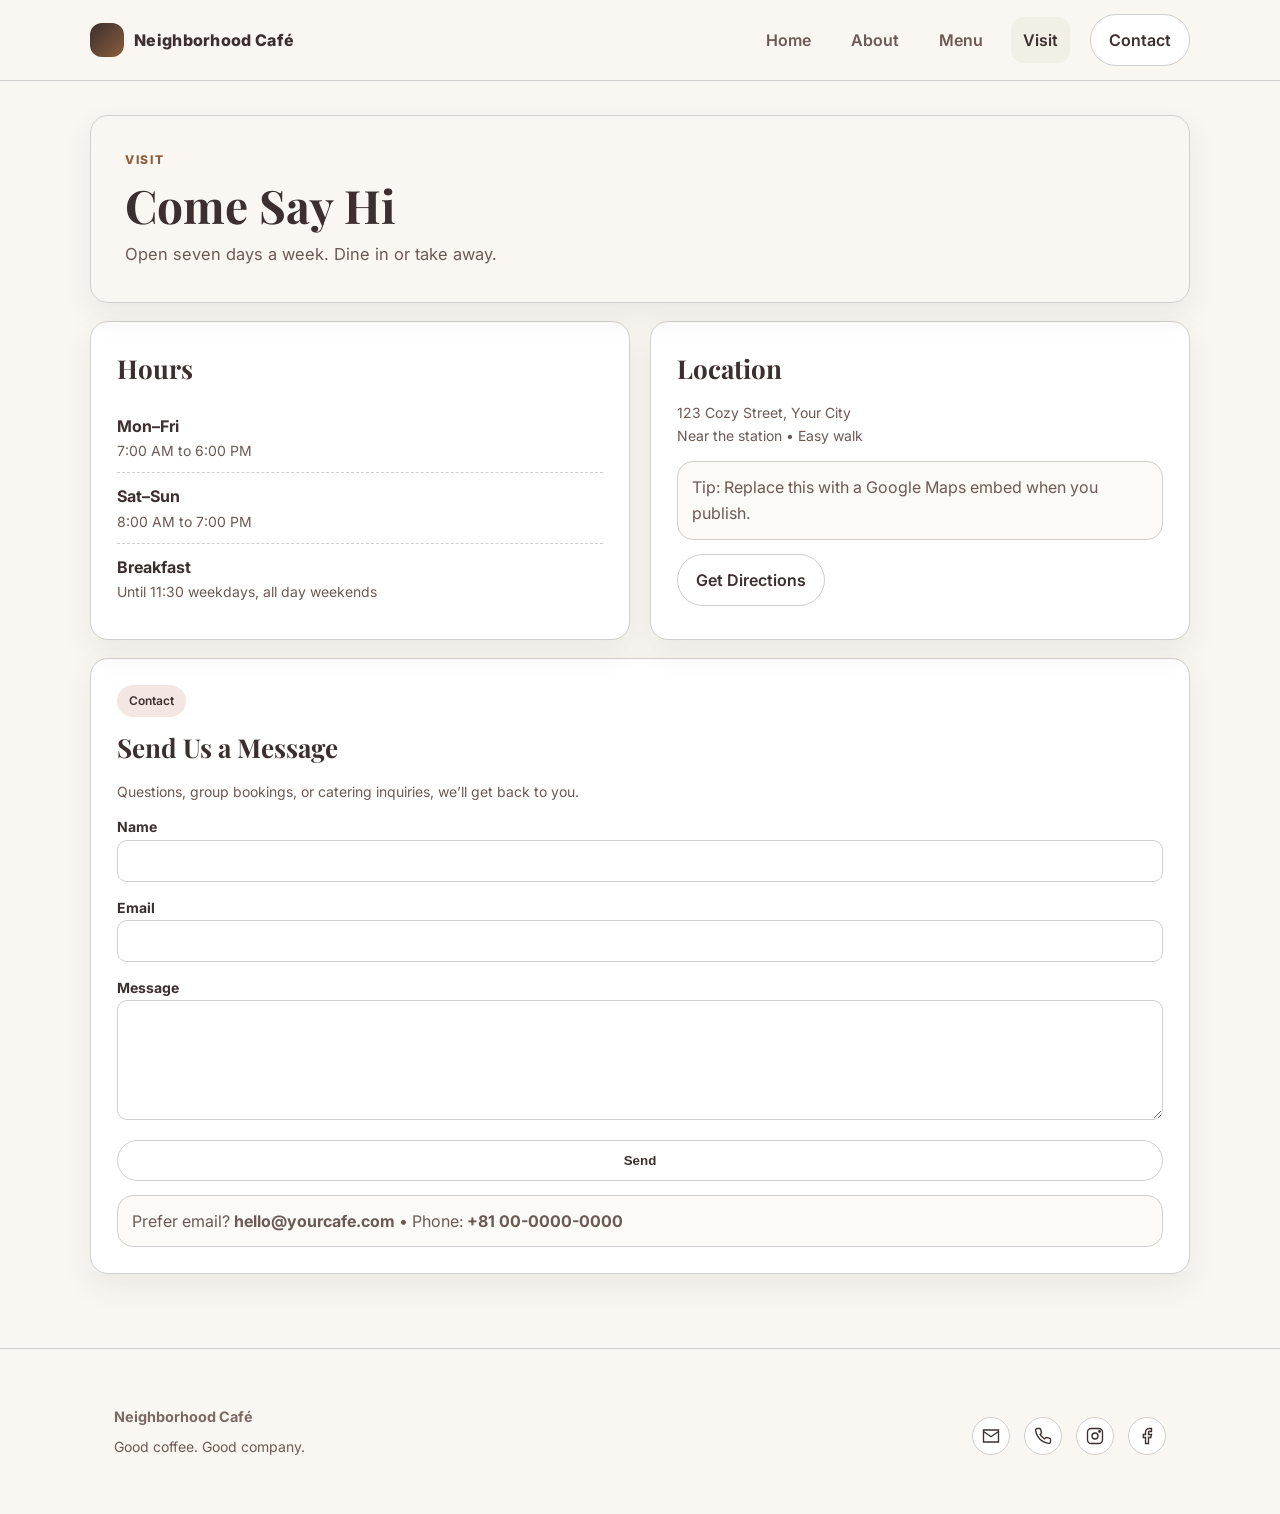
==== docs/visit.html @ 465c6af9 "first commit" ====
<!DOCTYPE html>
<html lang="en">
  <head>
    <meta charset="utf-8" />
    <meta name="viewport" content="width=device-width,initial-scale=1" />
    <title>Neighborhood Café | Visit</title>
    <meta name="description" content="Hours, location, and contact." />
    <link rel="stylesheet" href="styles.css" />
  </head>
  <body>
    <header class="nav">
      <div class="container nav-inner">
        <a class="brand" href="index.html">
          <span class="brand-badge"></span>
          <span>Neighborhood Café</span>
        </a>

        <div class="nav-right">
          <!-- Desktop navigation -->
          <nav class="nav-links" aria-label="Primary">
            <a href="index.html">Home</a>
            <a href="about.html">About</a>
            <a href="menu.html">Menu</a>
            <a href="visit.html" class="active">Visit</a>
          </nav>

          <!-- Desktop CTA -->
          <div class="nav-cta">
            <a class="btn primary" href="visit.html#contact">Contact</a>
          </div>

          <!-- Hamburger -->
          <button
            class="hamburger"
            aria-label="Toggle menu"
            aria-expanded="false"
          >
            <span></span>
            <span></span>
            <span></span>
          </button>
        </div>
      </div>

      <!-- Mobile menu (NEW) -->
      <nav class="mobile-menu">
        <a href="index.html">Home</a>
        <a href="about.html">About</a>
        <a href="menu.html">Menu</a>
        <a href="visit.html">Visit</a>
        <a class="btn primary" href="visit.html#contact">Contact</a>
      </nav>
    </header>

    <main class="section">
      <div class="container">
        <div class="hero-card">
          <div class="kicker">Visit</div>
          <h1>Come Say Hi</h1>
          <p class="lead">Open seven days a week. Dine in or take away.</p>
        </div>

        <div class="grid-2" style="margin-top: 18px">
          <div class="card">
            <h2>Hours</h2>
            <ul class="list">
              <li>
                <strong>Mon–Fri</strong>
                <div class="small">7:00 AM to 6:00 PM</div>
              </li>
              <li>
                <strong>Sat–Sun</strong>
                <div class="small">8:00 AM to 7:00 PM</div>
              </li>
              <li>
                <strong>Breakfast</strong>
                <div class="small">Until 11:30 weekdays, all day weekends</div>
              </li>
            </ul>
          </div>

          <div class="card">
            <h2>Location</h2>
            <p class="small">123 Cozy Street, Your City</p>
            <p class="small">Near the station • Easy walk</p>
            <div class="note">
              Tip: Replace this with a Google Maps embed when you publish.
            </div>
            <p style="margin-top: 14px">
              <a
                class="btn primary"
                href="#"
                onclick="alert('Add your Google Maps link here!')"
                >Get Directions</a
              >
            </p>
          </div>
        </div>

        <div class="card" id="contact" style="margin-top: 18px">
          <div class="badge">Contact</div>
          <h2 style="margin-top: 10px">Send Us a Message</h2>
          <p class="small">
            Questions, group bookings, or catering inquiries, we’ll get back to
            you.
          </p>

          <!-- Netlify Form -->
          <form name="contact" method="POST" data-netlify="true">
            <input type="hidden" name="form-name" value="contact" />

            <div>
              <label for="name">Name</label>
              <input id="name" name="name" type="text" required />
            </div>

            <div>
              <label for="email">Email</label>
              <input id="email" name="email" type="email" required />
            </div>

            <div>
              <label for="message">Message</label>
              <textarea id="message" name="message" required></textarea>
            </div>

            <button class="btn primary" type="submit">Send</button>
          </form>

          <div class="note">
            Prefer email? <strong>hello@yourcafe.com</strong> • Phone:
            <strong>+81 00-0000-0000</strong>
          </div>
        </div>
      </div>
    </main>

    <footer class="footer">
      <div class="container footer-flex">
        <div class="footer-grid1">
          <strong>Neighborhood Café</strong>
          <div class="small">Good coffee. Good company.</div>
        </div>
        <div class="footer-grid2">
          <div class="footer-icons">
            <a href="mailto:hello@yourcafe.com" aria-label="Email">
              <!-- Email -->
              <svg viewBox="0 0 24 24">
                <path d="M2 4h20v16H2z" fill="none" />
                <path d="M2 6l10 7L22 6" />
              </svg>
            </a>

            <a href="tel:+1234567890" aria-label="Telephone">
              <!-- Phone -->
              <svg viewBox="0 0 24 24">
                <path
                  d="M22 16.92v3a2 2 0 0 1-2.18 2
      19.8 19.8 0 0 1-8.63-3.07
      19.5 19.5 0 0 1-6-6
      19.8 19.8 0 0 1-3.07-8.67
      A2 2 0 0 1 4.11 2h3
      a2 2 0 0 1 2 1.72
      12.8 12.8 0 0 0 .7 2.81
      a2 2 0 0 1-.45 2.11L8.09 9.91
      a16 16 0 0 0 6 6l1.27-1.27
      a2 2 0 0 1 2.11-.45
      12.8 12.8 0 0 0 2.81.7
      A2 2 0 0 1 22 16.92z"
                />
              </svg>
            </a>

            <a href="#" aria-label="Instagram">
              <!-- Instagram -->
              <svg viewBox="0 0 24 24">
                <rect x="2" y="2" width="20" height="20" rx="5" ry="5" />
                <circle cx="12" cy="12" r="4" />
                <circle cx="18" cy="6" r="1" />
              </svg>
            </a>

            <a href="#" aria-label="Facebook">
              <!-- Facebook -->
              <svg viewBox="0 0 24 24">
                <path
                  d="M18 2h-3a5 5 0 0 0-5 5v3H7v4h3v8h4v-8h3l1-4h-4V7
      a1 1 0 0 1 1-1h3z"
                />
              </svg>
            </a>
          </div>
        </div>
      </div>
    </footer>

    <script src="script.js"></script>
  </body>
</html>
---- docs/styles.css ----
@import url("https://fonts.googleapis.com/css2?family=Playfair+Display:wght@500;700&family=Inter:wght@300;400;500;600;700&display=swap");

:root {
  --espresso: #3b2f2f;
  --saddle: #8b5e3c;
  --tan: #d2b48c;
  --cream: #faf7f2;
  --moccasin: #ffe4b5;
  --silver: #cfcfcf;
  --soft-pink: #f3e6e3;

  /* mapped tokens used by the site */
  --bg: var(--cream);
  --card: #ffffff;
  --text: var(--espresso);
  --muted: #6b5a54;
  --line: var(--silver);
  --brand: var(--espresso);
  --accent: var(--saddle);
  --shadow: 0 12px 30px rgba(59, 47, 47, 0.08);
  --radius: 18px;
}

* {
  box-sizing: border-box;
}
html,
body {
  margin: 0;
  padding: 0;
}
body {
  font-family: "Inter", sans-serif;
  background: var(--bg);
  color: var(--text);
  line-height: 1.65;
}
h1,
h2,
h3 {
  font-family: "Playfair Display", serif;
  color: var(--espresso);
}

a {
  color: inherit;
  text-decoration: none;
}
a:hover {
  opacity: 0.9;
}

.container {
  width: min(1100px, 92vw);
  margin: 0 auto;
}
.nav {
  position: sticky;
  top: 0;
  z-index: 50;
  background: rgba(250, 247, 242, 0.92);
  backdrop-filter: blur(10px);
  border-bottom: 1px solid var(--line);
}
.nav-inner {
  display: flex;
  align-items: center;
  justify-content: space-between;
  padding: 14px 0;
}
.brand {
  display: flex;
  gap: 10px;
  align-items: center;
  font-weight: 800;
  letter-spacing: 0.3px;
}
.brand-badge {
  width: 34px;
  height: 34px;
  border-radius: 12px;
  background: linear-gradient(135deg, var(--espresso), var(--saddle));
}
.nav-links {
  display: flex;
  gap: 16px;
  align-items: center;
  font-weight: 600;
}
.nav-links a {
  padding: 10px 12px;
  border-radius: 12px;
  color: var(--muted);
}
.nav-links a.active {
  color: var(--text);
  background: #f2efe7;
}
.nav-cta {
  display: flex;
  gap: 10px;
  align-items: center;
}
.btn {
  display: inline-flex;
  align-items: center;
  justify-content: center;
  padding: 12px 18px;
  border-radius: 999px;
  border: 1px solid var(--silver);
  background: #ffffff;
  font-weight: 600;
  color: var(--espresso);
}
.btn.link {
  background: transparent;
  box-shadow: none;
  border: 1px solid transparent;
  color: var(--muted);
}

.hero {
  padding: 64px 0 22px;
}
.hero-grid {
  display: grid;
  grid-template-columns: 1.25fr 0.75fr;
  gap: 28px;
  align-items: stretch;
}
.hero-card {
  position: relative;
  background: linear-gradient(
      rgba(250, 247, 242, 0.92),
      rgba(250, 247, 242, 0.92)
    ),
    url("https://images.unsplash.com/photo-1509042239860-f550ce710b93");
  background-size: cover;
  background-position: center;
  border: 1px solid var(--line);
  border-radius: var(--radius);
  box-shadow: var(--shadow);
  padding: 34px;
}
.kicker {
  color: var(--accent);
  font-weight: 800;
  letter-spacing: 0.14em;
  font-size: 12px;
  text-transform: uppercase;
}
h1 {
  margin: 10px 0 10px;
  font-size: clamp(32px, 4vw, 46px);
  line-height: 1.1;
}
.lead {
  color: var(--muted);
  margin: 0 0 18px;
  font-size: 16.5px;
}
.hero-actions {
  display: flex;
  gap: 12px;
  flex-wrap: wrap;
}

.side-card {
  display: flex;
  flex-direction: column;
  justify-content: center;
  gap: 14px;
  padding: 26px;
}
.side-item {
  border: 1px solid var(--line);
  border-radius: 16px;
  padding: 14px 14px;
  background: #fbfaf7;
}
.side-item strong {
  display: block;
}
.side-item span {
  color: var(--muted);
  font-size: 14px;
}

.section {
  padding: 34px 0;
}
.section h2 {
  margin: 0 0 10px;
  font-size: 26px;
}
.section p {
  margin: 0;
  color: var(--muted);
}
.grid-2 {
  display: grid;
  grid-template-columns: 1fr 1fr;
  gap: 20px;
  margin-top: 18px;
}
/* MENU GRID (photo-top cards like About) */
.menu-grid {
  display: grid;
  grid-template-columns: repeat(2, 1fr);
  gap: 22px;
  margin-top: 18px;
}

.menu-card.full {
  grid-column: 1 / -1;
}

.menu-image {
  height: 170px;
  border-radius: 14px;
  margin-bottom: 14px;
  background-size: cover;
  background-position: center;
}

/* Mobile */
@media (max-width: 880px) {
  .menu-grid {
    grid-template-columns: 1fr;
  }
}

/* MENU IMAGE HOOKS (swap these file names with yours) */
.img-menu-classics {
  background-image: url("assets/menu-classics.jpg");
}
.img-menu-signature {
  background-image: url("assets/menu-signature.jpg");
}
.img-menu-drip {
  background-image: url("assets/menu-drip.jpg");
}
.img-menu-pastries {
  background-image: url("assets/menu-pastries.jpg");
}
.img-menu-breakfast {
  background-image: url("assets/menu-breakfast.jpg");
}
.img-menu-bowls {
  background-image: url("assets/menu-bowls.jpg");
}
.img-menu-lunch {
  background-image: url("assets/menu-lunch.jpg");
}
.img-menu-salads {
  background-image: url("assets/menu-salads.jpg");
}
.img-menu-treats {
  background-image: url("assets/menu-treats.jpg");
}
.img-menu-tea {
  background-image: url("assets/menu-tea.jpg");
}
.img-menu-drinks {
  background-image: url("assets/menu-drinks.jpg");
}
.img-menu-kids {
  background-image: url("assets/menu-kids.jpg");
}
/* ABOUT STORY GRID */
.story-grid {
  display: grid;
  grid-template-columns: repeat(2, 1fr);
  gap: 22px;
}

.story-card.full {
  grid-column: 1 / -1;
}
.story-image {
  height: 350px;
  border-radius: 14px;
  margin-bottom: 16px;
  background-size: cover;
  background-position: bottom;
}

.img-story {
  background-image: url("assets/our-story.jpg");
}

.img-philosophy {
  background-image: url("assets/behind-the-pour.jpg");
}

.img-coffee {
  background-image: url("assets/more-than-coffee.jpg");
}

.img-community {
  background-image: url("assets/our-community.jpg");
}

.img-forward {
  background-image: url("assets/looking-forward.jpg");
}

.img-craft {
  background-image: url("assets/our-craft.jpg");
}

/* Mobile */
@media (max-width: 880px) {
  .story-grid {
    grid-template-columns: 1fr;
  }
}
/* VISIT SECTION – 3 CARD LAYOUT */
.visit-grid {
  display: grid;
  grid-template-columns: repeat(3, 1fr);
  gap: 20px;
  margin-top: 18px;
}

.visit-card {
  background: #fbfaf7;
  border: 1px solid var(--line);
  border-radius: 16px;
  padding: 22px;
}

.split-card {
  display: grid;
  grid-template-columns: repeat(2, 1fr);
  text-align: center;
  vertical-align: middle;
  gap: 5px;
}

.split-card .weekends {
  border: 0.5px solid var(--espresso);
  border-radius: 1em;
  padding: 0;
}
.split-card .weekdays {
  border: 0.5px solid var(--espresso);
  border-radius: 1em;
  padding: 0;
}

.visit-card h3 {
  margin-bottom: 10px;
}

.visit-card .muted {
  color: var(--muted);
  font-size: 13.5px;
}

/* Mobile */
@media (max-width: 880px) {
  .visit-grid {
    grid-template-columns: 1fr;
  }
}
.card {
  background: #ffffff;
  border: 1px solid var(--silver);
  border-radius: var(--radius);
  box-shadow: var(--shadow);
  padding: 26px;
}
.card h3 {
  margin: 0 0 8px;
}
.small {
  font-size: 14px;
  color: var(--muted);
}
.list {
  margin: 12px 0 0;
  padding: 0;
  list-style: none;
}
.list li {
  padding: 10px 0;
  border-bottom: 1px dashed var(--line);
}
.list li:last-child {
  border-bottom: none;
}
.badge {
  display: inline-block;
  padding: 6px 12px;
  border-radius: 999px;
  background: var(--soft-pink);
  color: var(--espresso);
  font-weight: 600;
  font-size: 12px;
}
.split {
  display: flex;
  justify-content: space-between;
  gap: 12px;
  align-items: flex-start;
}
.split .price {
  color: var(--muted);
  font-weight: 700;
}

.note {
  margin-top: 14px;
  padding: 12px 14px;
  border-radius: 16px;
  border: 1px solid var(--line);
  background: #fbfaf7;
  color: var(--muted);
}

.footer {
  border-top: 1px solid var(--silver);
  margin-top: 40px;
  padding: 32px 0;
  justify-content: space-between;
  align-items: flex-start;
  font-size: 0.9rem;
  color: #7a6a63;
  background: linear-gradient(
    to bottom,
    rgba(250, 247, 242, 0.6),
    var(--cream)
  );
}
.footer-flex {
  display: flex;
  justify-content: space-between;
  align-items: flex-start;
  padding: 24px;
}
/* LEFT */
.footer-grid1 {
  text-align: left;
}

.footer-grid1 strong {
  display: block;
  margin-bottom: 6px;
}

.footer-icons {
  display: flex;
  gap: 14px;
  margin-top: 12px;
}

.footer-icons a {
  width: 38px;
  height: 38px;
  border-radius: 50%;
  border: 1px solid var(--line);
  display: inline-flex;
  align-items: center;
  justify-content: center;
  background: #ffffff;
  transition: all 0.25s ease;
}

.footer-icons svg {
  width: 18px;
  height: 18px;
  stroke: var(--espresso);
  fill: none;
  stroke-width: 1.8;
}

.footer-icons a:hover {
  background: var(--soft-pink);
  transform: translateY(-2px);
}

.footer a {
  color: var(--muted);
}
.footer a:hover {
  color: var(--text);
}

form {
  display: grid;
  gap: 12px;
  margin-top: 10px;
}
label {
  font-weight: 700;
  font-size: 14px;
}
input,
textarea {
  width: 100%;
  padding: 12px;
  border-radius: 10px;
  border: 1px solid var(--silver);
  font-family: "Inter", sans-serif;
  background: #ffffff;
}
textarea {
  min-height: 120px;
  resize: vertical;
}

.hamburger {
  display: none;
  background: none;
  border: none;
  cursor: pointer;
  padding: 6px;
  flex-direction: column;
  gap: 6px;
}

.hamburger span {
  width: 26px;
  height: 3px;
  background: var(--espresso);
  border-radius: 2px;
  transition: all 0.3s ease;
}

.mobile-menu {
  display: none;
  flex-direction: column;
  gap: 12px;
  padding: 16px;
  background: var(--cream);
  border-top: 1px solid var(--line);
}

.mobile-menu a {
  padding: 12px 14px;
  border-radius: 12px;
  font-weight: 600;
  color: var(--espresso);
  background: #ffffff;
  border: 1px solid var(--silver);
  text-align: center;
}

.hamburger[aria-expanded="true"] span:nth-child(1) {
  transform: translateY(9px) rotate(45deg);
}
.hamburger[aria-expanded="true"] span:nth-child(2) {
  opacity: 0;
}
.hamburger[aria-expanded="true"] span:nth-child(3) {
  transform: translateY(-9px) rotate(-45deg);
}

.nav-right {
  display: flex;
  align-items: center;
  gap: 20px;
}

@media (max-width: 880px) {
  .hero-grid {
    grid-template-columns: 1fr;
  }
  .grid-2 {
    grid-template-columns: 1fr;
  }
  .footer-flex {
    display: flex;
    align-content: center;
    text-align: center;
    flex-wrap: wrap;
  }
  .nav-links,
  .nav-cta {
    display: none;
  }
  .hamburger {
    display: flex;
  }
  .mobile-menu.open {
    display: flex;
  }
}
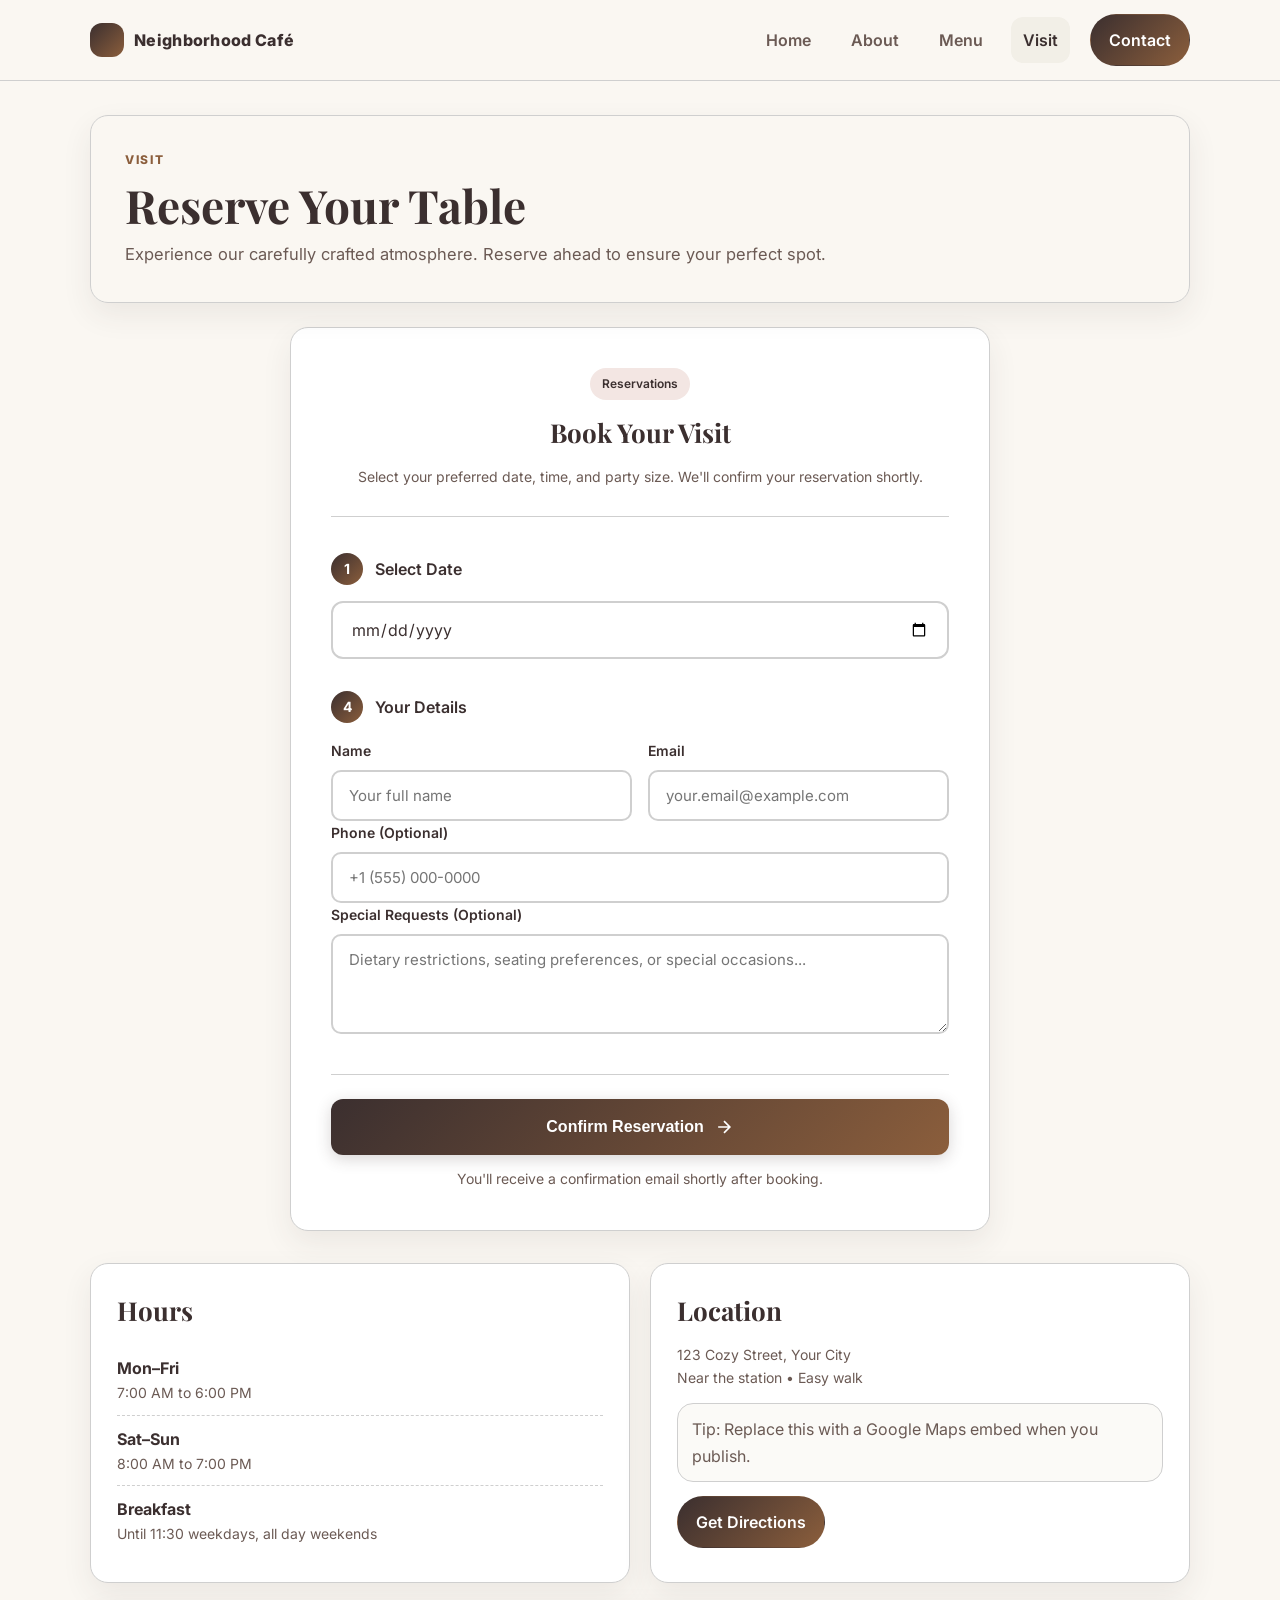
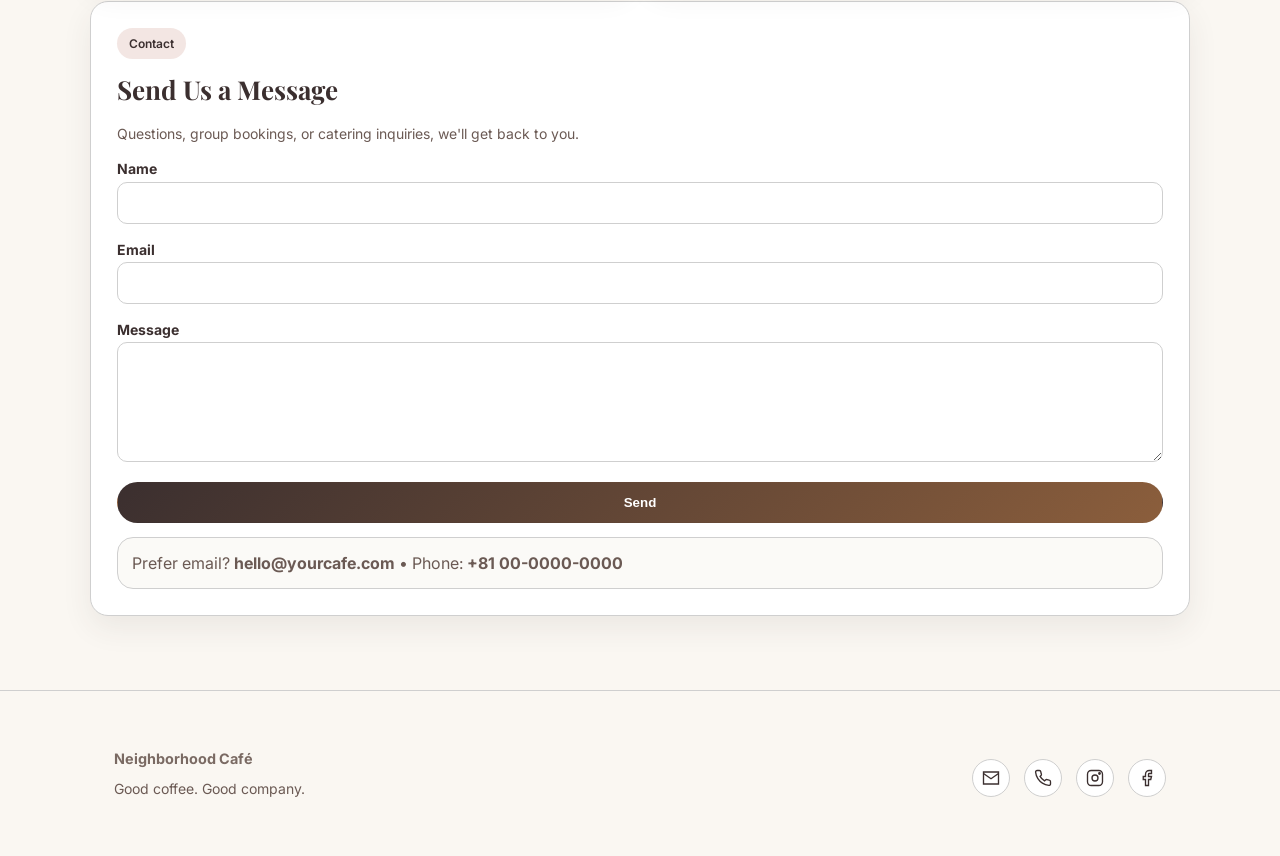
==== commit 505dc669: ""changes"" ====
--- a/docs/visit.html
+++ b/docs/visit.html
@@ -56,11 +56,165 @@
       <div class="container">
         <div class="hero-card">
           <div class="kicker">Visit</div>
-          <h1>Come Say Hi</h1>
-          <p class="lead">Open seven days a week. Dine in or take away.</p>
-        </div>
-
-        <div class="grid-2" style="margin-top: 18px">
+          <h1>Reserve Your Table</h1>
+          <p class="lead">Experience our carefully crafted atmosphere. Reserve ahead to ensure your perfect spot.</p>
+        </div>
+
+        <!-- Premium Reservation Section -->
+        <div class="reservation-card" id="reservation">
+          <div class="reservation-header">
+            <div class="badge">Reservations</div>
+            <h2 style="margin-top: 12px">Book Your Visit</h2>
+            <p class="small" style="margin-top: 8px">
+              Select your preferred date, time, and party size. We'll confirm your reservation shortly.
+            </p>
+          </div>
+
+          <form class="reservation-form" id="reservationForm" novalidate>
+            <!-- Step 1: Date Selection -->
+            <div class="reservation-step">
+              <label class="step-label" for="reservationDate">
+                <span class="step-number">1</span>
+                Select Date
+              </label>
+              <div class="date-picker-wrapper">
+                <input 
+                  type="date" 
+                  id="reservationDate" 
+                  name="date" 
+                  class="date-input"
+                  required
+                  min=""
+                />
+                <div class="date-status" id="dateStatus"></div>
+              </div>
+            </div>
+
+            <!-- Step 2: Time Selection -->
+            <div class="reservation-step" id="timeStep" style="display: none;">
+              <label class="step-label" for="reservationTime">
+                <span class="step-number">2</span>
+                Select Time
+              </label>
+              <div class="time-slots" id="timeSlots">
+                <!-- Time slots will be generated by JavaScript -->
+              </div>
+            </div>
+
+            <!-- Step 3: Guest Count -->
+            <div class="reservation-step" id="guestsStep" style="display: none;">
+              <label class="step-label" for="guestCount">
+                <span class="step-number">3</span>
+                Number of Guests
+              </label>
+              <div class="guest-selector">
+                <button 
+                  type="button" 
+                  class="guest-btn" 
+                  id="decreaseGuests"
+                  aria-label="Decrease guests"
+                >−</button>
+                <input 
+                  type="number" 
+                  id="guestCount" 
+                  name="guests" 
+                  class="guest-input"
+                  value="2"
+                  min="1"
+                  max="8"
+                  required
+                  readonly
+                />
+                <button 
+                  type="button" 
+                  class="guest-btn" 
+                  id="increaseGuests"
+                  aria-label="Increase guests"
+                >+</button>
+              </div>
+              <p class="small muted" style="margin-top: 8px">
+                For parties larger than 8, please <a href="#contact">contact us</a> directly.
+              </p>
+            </div>
+
+            <!-- Step 4: Contact Info & Submit -->
+            <div class="reservation-step" id="contactStep" style="display: none;">
+              <label class="step-label">
+                <span class="step-number">4</span>
+                Your Details
+              </label>
+              <div class="form-row">
+                <div class="form-group">
+                  <label for="reservationName">Name</label>
+                  <input 
+                    type="text" 
+                    id="reservationName" 
+                    name="name" 
+                    required
+                    placeholder="Your full name"
+                  />
+                </div>
+                <div class="form-group">
+                  <label for="reservationEmail">Email</label>
+                  <input 
+                    type="email" 
+                    id="reservationEmail" 
+                    name="email" 
+                    required
+                    placeholder="your.email@example.com"
+                  />
+                </div>
+              </div>
+              <div class="form-group">
+                <label for="reservationPhone">Phone (Optional)</label>
+                <input 
+                  type="tel" 
+                  id="reservationPhone" 
+                  name="phone"
+                  placeholder="+1 (555) 000-0000"
+                />
+              </div>
+              <div class="form-group">
+                <label for="reservationNotes">Special Requests (Optional)</label>
+                <textarea 
+                  id="reservationNotes" 
+                  name="notes"
+                  rows="3"
+                  placeholder="Dietary restrictions, seating preferences, or special occasions..."
+                ></textarea>
+              </div>
+            </div>
+
+            <!-- Submit Button -->
+            <div class="reservation-actions" id="submitSection" style="display: none;">
+              <button type="submit" class="btn btn-reservation">
+                <span>Confirm Reservation</span>
+                <svg width="20" height="20" viewBox="0 0 24 24" fill="none" stroke="currentColor" stroke-width="2">
+                  <path d="M5 12h14M12 5l7 7-7 7"/>
+                </svg>
+              </button>
+              <p class="small muted" style="margin-top: 12px; text-align: center;">
+                You'll receive a confirmation email shortly after booking.
+              </p>
+            </div>
+          </form>
+
+          <!-- Success Message -->
+          <div class="reservation-success" id="reservationSuccess" style="display: none;">
+            <div class="success-icon">
+              <svg width="48" height="48" viewBox="0 0 24 24" fill="none" stroke="currentColor" stroke-width="2">
+                <path d="M20 6L9 17l-5-5"/>
+              </svg>
+            </div>
+            <h3>Reservation Request Submitted</h3>
+            <p class="small">Thank you! We've received your reservation request and will confirm shortly via email.</p>
+            <button type="button" class="btn" id="newReservation" style="margin-top: 20px;">
+              Make Another Reservation
+            </button>
+          </div>
+        </div>
+
+        <div class="grid-2" style="margin-top: 32px">
           <div class="card">
             <h2>Hours</h2>
             <ul class="list">
@@ -101,7 +255,7 @@
           <div class="badge">Contact</div>
           <h2 style="margin-top: 10px">Send Us a Message</h2>
           <p class="small">
-            Questions, group bookings, or catering inquiries, we’ll get back to
+            Questions, group bookings, or catering inquiries, we'll get back to
             you.
           </p>
 
--- a/docs/styles.css
+++ b/docs/styles.css
@@ -111,6 +111,18 @@
   background: #ffffff;
   font-weight: 600;
   color: var(--espresso);
+  transition: all 0.2s ease;
+}
+.btn.primary,
+.btn-primary {
+  background: linear-gradient(135deg, var(--espresso), var(--saddle));
+  color: #ffffff;
+  border-color: transparent;
+}
+.btn.primary:hover,
+.btn-primary:hover {
+  transform: translateY(-1px);
+  box-shadow: 0 4px 12px rgba(59, 47, 47, 0.2);
 }
 .btn.link {
   background: transparent;
@@ -587,3 +599,432 @@
     display: flex;
   }
 }
+
+/* ============================================
+   PREMIUM RESERVATION UI
+   ============================================ */
+
+.reservation-card {
+  background: #ffffff;
+  border: 1px solid var(--silver);
+  border-radius: var(--radius);
+  box-shadow: var(--shadow);
+  padding: 40px;
+  margin-top: 24px;
+  max-width: 700px;
+  margin-left: auto;
+  margin-right: auto;
+}
+
+.reservation-header {
+  text-align: center;
+  margin-bottom: 36px;
+  padding-bottom: 28px;
+  border-bottom: 1px solid var(--line);
+}
+
+.reservation-form {
+  display: flex;
+  flex-direction: column;
+  gap: 32px;
+}
+
+.reservation-step {
+  animation: fadeIn 0.4s ease-in;
+}
+
+@keyframes fadeIn {
+  from {
+    opacity: 0;
+    transform: translateY(8px);
+  }
+  to {
+    opacity: 1;
+    transform: translateY(0);
+  }
+}
+
+.step-label {
+  display: flex;
+  align-items: center;
+  gap: 12px;
+  font-weight: 600;
+  font-size: 16px;
+  color: var(--text);
+  margin-bottom: 16px;
+}
+
+.step-number {
+  display: inline-flex;
+  align-items: center;
+  justify-content: center;
+  width: 32px;
+  height: 32px;
+  border-radius: 50%;
+  background: linear-gradient(135deg, var(--espresso), var(--saddle));
+  color: #ffffff;
+  font-weight: 700;
+  font-size: 14px;
+  flex-shrink: 0;
+}
+
+/* Date Picker */
+.date-picker-wrapper {
+  position: relative;
+}
+
+.date-input {
+  width: 100%;
+  padding: 16px 18px;
+  border-radius: 12px;
+  border: 2px solid var(--silver);
+  font-family: "Inter", sans-serif;
+  font-size: 16px;
+  background: #ffffff;
+  color: var(--text);
+  transition: all 0.2s ease;
+  cursor: pointer;
+}
+
+.date-input:hover {
+  border-color: var(--saddle);
+}
+
+.date-input:focus {
+  outline: none;
+  border-color: var(--saddle);
+  box-shadow: 0 0 0 3px rgba(139, 94, 60, 0.1);
+}
+
+.date-input:invalid {
+  border-color: var(--silver);
+}
+
+.date-status {
+  margin-top: 10px;
+  font-size: 13px;
+  padding: 8px 12px;
+  border-radius: 8px;
+  display: none;
+}
+
+.date-status.show {
+  display: block;
+}
+
+.date-status.available {
+  background: #f0f7f0;
+  color: #2d5a2d;
+  border: 1px solid #c8e6c8;
+}
+
+.date-status.limited {
+  background: #fff8e6;
+  color: #8b6914;
+  border: 1px solid #ffe4b5;
+}
+
+.date-status.unavailable {
+  background: #f5f5f5;
+  color: var(--muted);
+  border: 1px solid var(--silver);
+}
+
+/* Time Slots */
+.time-slots {
+  display: grid;
+  grid-template-columns: repeat(auto-fill, minmax(100px, 1fr));
+  gap: 12px;
+  margin-top: 8px;
+}
+
+.time-slot {
+  padding: 14px 16px;
+  border: 2px solid var(--silver);
+  border-radius: 10px;
+  background: #ffffff;
+  font-weight: 500;
+  font-size: 15px;
+  text-align: center;
+  cursor: pointer;
+  transition: all 0.2s ease;
+  color: var(--text);
+  position: relative;
+}
+
+.time-slot:hover:not(.disabled):not(.booked) {
+  border-color: var(--saddle);
+  background: #faf7f2;
+  transform: translateY(-2px);
+}
+
+.time-slot.selected {
+  border-color: var(--saddle);
+  background: linear-gradient(135deg, var(--espresso), var(--saddle));
+  color: #ffffff;
+  box-shadow: 0 4px 12px rgba(139, 94, 60, 0.25);
+}
+
+.time-slot.limited {
+  border-color: #ffd700;
+  background: #fff8e6;
+  position: relative;
+}
+
+.time-slot.limited::after {
+  content: "Few left";
+  position: absolute;
+  top: -8px;
+  right: -8px;
+  background: #ffd700;
+  color: var(--espresso);
+  font-size: 9px;
+  font-weight: 700;
+  padding: 2px 6px;
+  border-radius: 4px;
+  text-transform: uppercase;
+  letter-spacing: 0.5px;
+}
+
+.time-slot.booked {
+  background: #f5f5f5;
+  color: var(--muted);
+  border-color: #e0e0e0;
+  cursor: not-allowed;
+  opacity: 0.6;
+  position: relative;
+}
+
+.time-slot.booked::after {
+  content: "Full";
+  position: absolute;
+  top: 50%;
+  left: 50%;
+  transform: translate(-50%, -50%);
+  font-size: 10px;
+  font-weight: 700;
+  color: var(--muted);
+  text-transform: uppercase;
+  letter-spacing: 0.5px;
+}
+
+.time-slot.disabled {
+  background: #fafafa;
+  color: #d0d0d0;
+  border-color: #e8e8e8;
+  cursor: not-allowed;
+  opacity: 0.5;
+}
+
+/* Guest Selector */
+.guest-selector {
+  display: flex;
+  align-items: center;
+  gap: 16px;
+  justify-content: center;
+  margin-top: 8px;
+}
+
+.guest-btn {
+  width: 44px;
+  height: 44px;
+  border-radius: 50%;
+  border: 2px solid var(--silver);
+  background: #ffffff;
+  font-size: 24px;
+  font-weight: 300;
+  color: var(--text);
+  cursor: pointer;
+  transition: all 0.2s ease;
+  display: flex;
+  align-items: center;
+  justify-content: center;
+  flex-shrink: 0;
+}
+
+.guest-btn:hover:not(:disabled) {
+  border-color: var(--saddle);
+  background: #faf7f2;
+  transform: scale(1.05);
+}
+
+.guest-btn:disabled {
+  opacity: 0.4;
+  cursor: not-allowed;
+}
+
+.guest-input {
+  width: 80px;
+  padding: 16px;
+  border: 2px solid var(--silver);
+  border-radius: 12px;
+  text-align: center;
+  font-size: 20px;
+  font-weight: 600;
+  color: var(--text);
+  background: #ffffff;
+  cursor: default;
+}
+
+.guest-input:focus {
+  outline: none;
+  border-color: var(--saddle);
+  box-shadow: 0 0 0 3px rgba(139, 94, 60, 0.1);
+}
+
+/* Form Fields */
+.form-row {
+  display: grid;
+  grid-template-columns: 1fr 1fr;
+  gap: 16px;
+}
+
+.form-group {
+  display: flex;
+  flex-direction: column;
+  gap: 8px;
+}
+
+.form-group label {
+  font-weight: 600;
+  font-size: 14px;
+  color: var(--text);
+}
+
+.form-group input,
+.form-group textarea {
+  padding: 14px 16px;
+  border: 2px solid var(--silver);
+  border-radius: 10px;
+  font-family: "Inter", sans-serif;
+  font-size: 15px;
+  background: #ffffff;
+  color: var(--text);
+  transition: all 0.2s ease;
+}
+
+.form-group input:focus,
+.form-group textarea:focus {
+  outline: none;
+  border-color: var(--saddle);
+  box-shadow: 0 0 0 3px rgba(139, 94, 60, 0.1);
+}
+
+.form-group textarea {
+  resize: vertical;
+  min-height: 100px;
+}
+
+/* Reservation Actions */
+.reservation-actions {
+  margin-top: 8px;
+  padding-top: 24px;
+  border-top: 1px solid var(--line);
+}
+
+.btn-reservation {
+  width: 100%;
+  padding: 18px 24px;
+  border-radius: 12px;
+  border: none;
+  background: linear-gradient(135deg, var(--espresso), var(--saddle));
+  color: #ffffff;
+  font-weight: 600;
+  font-size: 16px;
+  cursor: pointer;
+  transition: all 0.3s ease;
+  display: flex;
+  align-items: center;
+  justify-content: center;
+  gap: 10px;
+  box-shadow: 0 4px 16px rgba(59, 47, 47, 0.2);
+}
+
+.btn-reservation:hover {
+  transform: translateY(-2px);
+  box-shadow: 0 6px 20px rgba(59, 47, 47, 0.3);
+}
+
+.btn-reservation:active {
+  transform: translateY(0);
+}
+
+.btn-reservation:disabled {
+  opacity: 0.6;
+  cursor: not-allowed;
+  transform: none;
+}
+
+/* Success Message */
+.reservation-success {
+  text-align: center;
+  padding: 40px 20px;
+  animation: fadeIn 0.5s ease-in;
+}
+
+.success-icon {
+  width: 80px;
+  height: 80px;
+  margin: 0 auto 24px;
+  border-radius: 50%;
+  background: linear-gradient(135deg, #2d5a2d, #4a8a4a);
+  color: #ffffff;
+  display: flex;
+  align-items: center;
+  justify-content: center;
+  box-shadow: 0 8px 24px rgba(45, 90, 45, 0.2);
+}
+
+.reservation-success h3 {
+  margin: 0 0 12px;
+  font-size: 24px;
+  color: var(--text);
+}
+
+.reservation-success p {
+  color: var(--muted);
+  max-width: 500px;
+  margin: 0 auto;
+}
+
+/* Mobile Responsive */
+@media (max-width: 880px) {
+  .reservation-card {
+    padding: 28px 20px;
+    margin-top: 20px;
+  }
+
+  .reservation-header {
+    margin-bottom: 28px;
+    padding-bottom: 20px;
+  }
+
+  .reservation-form {
+    gap: 24px;
+  }
+
+  .time-slots {
+    grid-template-columns: repeat(auto-fill, minmax(85px, 1fr));
+    gap: 10px;
+  }
+
+  .form-row {
+    grid-template-columns: 1fr;
+  }
+
+  .guest-selector {
+    gap: 12px;
+  }
+
+  .guest-btn {
+    width: 40px;
+    height: 40px;
+    font-size: 20px;
+  }
+
+  .guest-input {
+    width: 70px;
+    padding: 14px;
+    font-size: 18px;
+  }
+}
